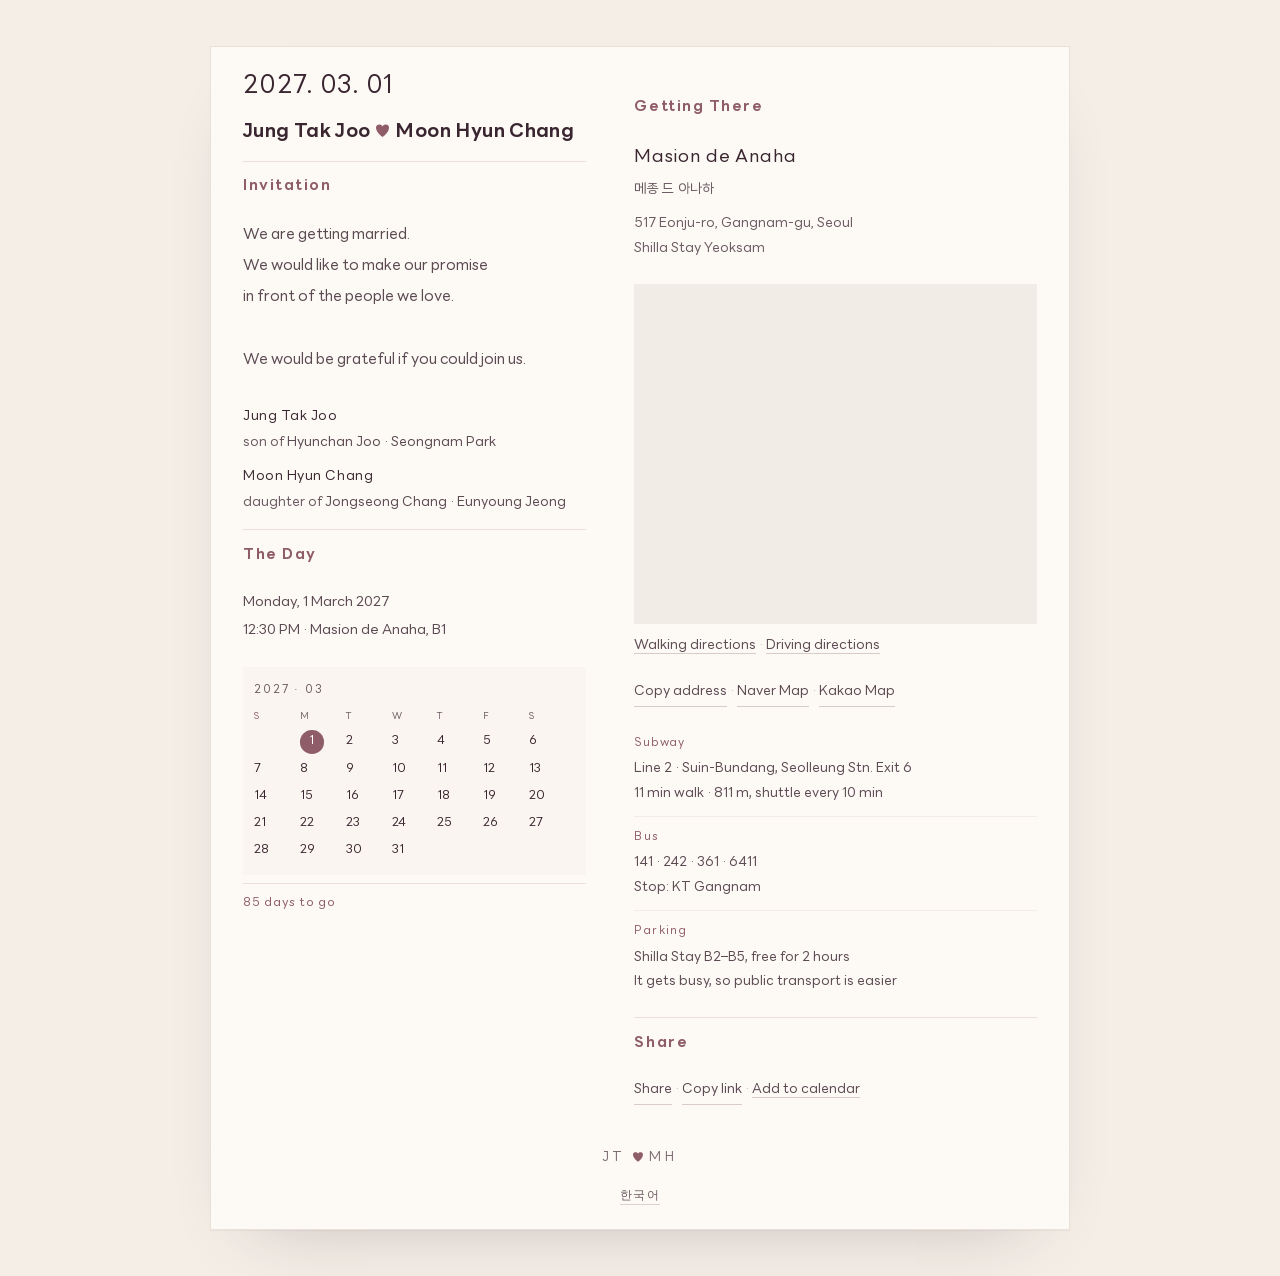
==== en.html @ 5b68d94f "Name the parents in the invitation 혼주: 주현찬 · 박성남의 아들 주정탁, 장종성 · 정은영의 딸 장문현 — the form Korean invitat" ====
<!doctype html>
<html lang="en">
<head>
<meta charset="utf-8">
<meta name="viewport" content="width=device-width, initial-scale=1">
<meta name="robots" content="noindex,nofollow">
<title>Jung Tak Joo · Moon Hyun Chang — 1 March 2027</title>
<meta name="description" content="Jung Tak Joo and Moon Hyun Chang are getting married. Monday 1 March 2027, 12:30 PM, Masion de Anaha, Seoul.">
<meta name="theme-color" content="#fdfaf6">
<link rel="alternate" hreflang="ko" href="https://jungtakandmoonhyun.com/">
<link rel="alternate" hreflang="en" href="https://jungtakandmoonhyun.com/en.html">
<link rel="alternate" hreflang="x-default" href="https://jungtakandmoonhyun.com/">
<link rel="preload" as="font" type="font/woff2" crossorigin href="assets/fonts/LINESeedKR-Rg.woff2">
<link rel="stylesheet" href="assets/invitation.css">

</head>
<body>

<main class="page">

  <div class="col-a">
  <div class="cover">
    <p class="date">2027. 03. 01</p>

    <h1 class="names"><span class="part">Jung Tak Joo</span><span class="heart">♥</span><span class="part">Moon Hyun Chang</span></h1>

  </div>

  <section class="sec" aria-labelledby="invite-h">
    <h2 id="invite-h">Invitation</h2>
    <p class="greeting">
      We are getting married.<br>
      We would like to make our promise<br>
      in front of the people we love.<br><br>
      We would be grateful if you could join us.
    </p>

    <div class="hosts">
      <p><span class="child">Jung Tak Joo</span><br>son of <span class="who">Hyunchan Joo · Seongnam Park</span></p>
      <p><span class="child">Moon Hyun Chang</span><br>daughter of <span class="who">Jongseong Chang · Eunyoung Jeong</span></p>
    </div>


  </section>

  <section class="sec" aria-labelledby="when-h">
    <h2 id="when-h">The Day</h2>
    <p class="greeting" style="font-size:.88rem;line-height:2">
      Monday, 1 March 2027<br>
      12:30 PM · Masion de Anaha, B1
    </p>

    <div class="cal">
      <p class="mo">2027 · 03</p>
      <table role="grid" aria-label="March 2027 calendar">
        <thead>
          <tr><th class="sun">S</th><th>M</th><th>T</th><th>W</th><th>T</th><th>F</th><th>S</th></tr>
        </thead>
        <tbody>
          <tr><td></td><td class="mark"><span>1</span></td><td>2</td><td>3</td><td>4</td><td>5</td><td>6</td></tr>
          <tr><td>7</td><td>8</td><td>9</td><td>10</td><td>11</td><td>12</td><td>13</td></tr>
          <tr><td>14</td><td>15</td><td>16</td><td>17</td><td>18</td><td>19</td><td>20</td></tr>
          <tr><td>21</td><td>22</td><td>23</td><td>24</td><td>25</td><td>26</td><td>27</td></tr>
          <tr><td>28</td><td>29</td><td>30</td><td>31</td><td></td><td></td><td></td></tr>
        </tbody>
      </table>
    </div>
    <p class="dday" id="dday"></p>

  </section>
  </div>

  <div class="col-b">
  <section class="sec sec--first" aria-labelledby="where-h">
    <h2 id="where-h">Getting There</h2>
    <p class="venue-name">Masion de Anaha</p>
    <p class="venue-kr">메종 드 아나하</p>
    <p class="venue-addr">
      517 Eonju-ro, Gangnam-gu, Seoul<br>
      Shilla Stay Yeoksam
    </p>


    <div class="mapwrap">
      <iframe class="gmap" loading="lazy" title="Map of Masion de Anaha"
        src="https://maps.google.com/maps?q=%EB%A9%94%EC%A2%85%EB%93%9C%EC%95%84%EB%82%98%ED%95%98%20%EC%96%B8%EC%A3%BC%EB%A1%9C%20517&z=16&hl=en&output=embed"
        referrerpolicy="no-referrer-when-downgrade" allowfullscreen></iframe>
      <p class="dirs">
        <a href="https://www.google.com/maps/dir/?api=1&amp;destination=%EB%A9%94%EC%A2%85%20%EB%93%9C%20%EC%95%84%EB%82%98%ED%95%98%2C%20%EC%84%9C%EC%9A%B8%20%EA%B0%95%EB%82%A8%EA%B5%AC%20%EC%96%B8%EC%A3%BC%EB%A1%9C%20517&amp;travelmode=walking"
           target="_blank" rel="noopener">Walking directions</a>
        <span aria-hidden="true">·</span>
        <a href="https://www.google.com/maps/dir/?api=1&amp;destination=%EB%A9%94%EC%A2%85%20%EB%93%9C%20%EC%95%84%EB%82%98%ED%95%98%2C%20%EC%84%9C%EC%9A%B8%20%EA%B0%95%EB%82%A8%EA%B5%AC%20%EC%96%B8%EC%A3%BC%EB%A1%9C%20517&amp;travelmode=driving"
           target="_blank" rel="noopener">Driving directions</a>
      </p>
    </div>

    <p class="maps">
      <button type="button" class="link" id="addr-copy">Copy address</button>
      <span aria-hidden="true">·</span>
      <button type="button" class="link strong-link" id="open-map">Naver Map</button>
      <span aria-hidden="true">·</span>
      <button type="button" class="link" id="open-kakao">Kakao Map</button>
    </p>

    <ul class="ways">
      <li>
        <span class="k">Subway</span>
        <span>Line 2 · Suin-Bundang, Seolleung Stn. Exit 6<br>11 min walk · 811 m, shuttle every 10 min</span>
      </li>
      <li>
        <span class="k">Bus</span>
        <span>141 · 242 · 361 · 6411<br>Stop: KT Gangnam</span>
      </li>
      <li>
        <span class="k">Parking</span>
        <span>Shilla Stay B2–B5, free for 2 hours<br>It gets busy, so public transport is easier</span>
      </li>
    </ul>
  </section>

  <section class="sec" aria-labelledby="share-h">
    <h2 id="share-h">Share</h2>
    <p class="links">
      <button type="button" class="link" id="share-native">Share</button>
      <span aria-hidden="true">·</span>
      <button type="button" class="link" id="share-copy">Copy link</button>
      <span aria-hidden="true">·</span>
      <a class="link" id="cal-save" href="assets/wedding-en.ics" type="text/calendar">Add to calendar</a>
    </p>
  </section>
  </div>

  <div class="ending">
    <p class="sig">JT <span class="amp">♥</span> MH</p>
    <p class="lang"><a href="index.html" hreflang="ko" lang="ko">한국어</a></p>
  </div>

</main>

<div class="toast" id="toast" role="status" aria-live="polite"></div>

<script src="assets/invite.js"></script>
</body>
</html>
---- assets/invitation.css ----
@font-face{
    font-family:"LINE Seed KR";
    src:url("fonts/LINESeedKR-Rg.woff2") format("woff2");
    font-weight:400; font-style:normal; font-display:swap;
  }
  @font-face{
    font-family:"LINE Seed KR";
    src:url("fonts/LINESeedKR-Bd.woff2") format("woff2");
    font-weight:700; font-style:normal; font-display:swap;
  }

  :root{
    --cream:#fdfaf6;
    --paper:#fffdfa;
    --plum:#3a2630;
    --body:#5c4a53;
    --muted:#6b5a62;
    --rose:#8f5d6a;
    --rule:#eadfda;
    --sans:"LINE Seed KR","Apple SD Gothic Neo","Malgun Gothic",system-ui,sans-serif;
  }

  *,*::before,*::after{box-sizing:border-box}
  html{-webkit-text-size-adjust:100%}
  body{
    margin:0;
    background:var(--cream);
    color:var(--plum);
    font-family:var(--sans);
    font-size:16px;
    line-height:1.9;
    word-break:keep-all;
    overflow-wrap:anywhere;
    -webkit-font-smoothing:antialiased;
    text-rendering:optimizeLegibility;
  }
  ::selection{background:#f0dfe3;color:var(--plum)}
  :focus-visible{outline:2px solid var(--rose);outline-offset:3px}

  .page{
    max-width:460px;
    margin:0 auto;
    padding:clamp(48px,11vw,78px) clamp(22px,6vw,32px) clamp(44px,9vw,64px);
    text-align:center;
  }

  /* ---------- 첫 화면: 날짜가 가장 크다 ---------- */
  .cover .date{
    margin:0;
    font-size:clamp(1.72rem,7.9vw,2.1rem);
    letter-spacing:.06em;
    font-variant-numeric:tabular-nums;
    line-height:1.4;
  }
  .names{
    margin:clamp(26px,5.5vw,36px) 0 0;
    font-size:clamp(1.46rem,6.5vw,1.78rem);
    font-weight:700;
    line-height:1.5;
    letter-spacing:.02em;
  }
  .names .heart{
    display:inline-block;
    color:var(--rose);
    font-size:.82em;
    line-height:1;
    vertical-align:.06em;
    margin:0 .44em;
  }

  /* ---------- 공통 섹션 ---------- */
  .sec{
    margin:clamp(40px,8vw,56px) 0 0;
    padding-top:clamp(30px,6vw,40px);
    border-top:1px solid var(--rule);
  }
  .sec h2{
    margin:0 0 clamp(16px,3.2vw,20px);
    font-size:.95rem;
    font-weight:700;
    letter-spacing:.1em;
    color:var(--rose);
  }

  /* ---------- 혼주 ---------- */
  .hosts{
    margin:clamp(22px,4.4vw,28px) 0 0;
    font-size:.85rem;
    line-height:1.95;
    color:var(--muted);
  }
  .hosts p{margin:0}
  .hosts p + p{margin-top:.5em}
  .hosts .who{color:var(--body)}
  .hosts .child{color:var(--plum);letter-spacing:.04em}

  .greeting{
    margin:0;
    font-size:.95rem;
    line-height:2.15;
    color:var(--body);
  }

  /* ---------- 일정 ---------- */
  .cal{
    margin:clamp(18px,3.4vw,22px) 0 0;
    padding:1.25em 1em 1.05em;
    background:#faf5f0;
    border:0;
  }
  .cal .mo{
    margin:0 0 .9em;
    font-size:.78rem;
    letter-spacing:.16em;
    color:var(--muted);
    font-variant-numeric:tabular-nums;
  }
  .cal table{width:100%;border-collapse:collapse;table-layout:fixed}
  .cal th{
    padding:.3em 0 .5em;
    font-weight:400;
    font-size:.66rem;
    letter-spacing:.08em;
    color:var(--muted);
  }
  .cal th.sun{color:var(--rose)}
  .cal td{
    padding:.34em 0;
    font-size:.8rem;
    font-variant-numeric:tabular-nums;
    color:var(--plum);
  }
  .cal td:empty{color:transparent}
  .cal td.mark{color:var(--paper)}
  .cal td.mark span{
    display:inline-flex;align-items:center;justify-content:center;
    width:1.95em;height:1.95em;background:var(--rose);border-radius:50%;
    color:var(--paper);
  }
  .dday{
    margin:1.15em 0 0;
    padding-top:.95em;
    border-top:1px solid #ece2db;
    font-size:.82rem;
    letter-spacing:.06em;
    color:var(--rose);
    font-variant-numeric:tabular-nums;
  }

  /* ---------- 장소 ---------- */
  .venue-name{margin:0;font-size:1.12rem;letter-spacing:.05em}
  .venue-kr{
    margin:.15em 0 0;
    font-size:.85rem;color:var(--muted);letter-spacing:.02em;
  }
  .venue-hall{margin:.35em 0 0;font-size:.85rem;color:var(--muted)}
  .venue-addr{margin:.6em 0 0;font-size:.85rem;line-height:1.85;color:var(--muted)}
  .venue-addr .btn-copy{
    font-family:inherit;font-size:inherit;
    color:var(--body);background:none;border:0;padding:0;
    border-bottom:1px solid #d9cbc5;cursor:pointer;
    transition:color .18s ease,border-color .18s ease;
  }
  .venue-addr .btn-copy:hover{color:var(--rose);border-color:var(--rose)}

  .maps{
    margin:clamp(16px,3.2vw,20px) 0 0;
    font-size:.85rem;color:#c2b3ad;
  }
  .maps a,.links a,.link{
    color:var(--body);text-decoration:none;
    border-bottom:1px solid #d9cbc5;padding-bottom:.1em;
    transition:color .18s ease,border-color .18s ease;
  }
  .maps a:hover,.links a:hover,.link:hover{color:var(--rose);border-color:var(--rose)}

  .links{margin:.2em 0 0;font-size:.85rem;color:#c2b3ad}
  .strong-link{font-weight:400;color:var(--rose);border-bottom-color:var(--rose)}
  .link{
    font:inherit;background:none;border:0;border-bottom:1px solid #d9cbc5;
    cursor:pointer;padding:0 0 .1em;color:var(--body);
  }


  /* ---------- 구글 지도 ---------- */
  .mapwrap{margin:clamp(18px,3.4vw,22px) 0 0}
  .gmap{
    display:block;width:100%;border:0;
    height:clamp(300px,72vw,340px);
    background:#f2ece6;
    border-radius:1px;
  }
  .dirs{
    margin:.7em 0 0;
    font-size:.85rem;color:#c2b3ad;
    text-align:left;
  }
  .dirs a{
    color:var(--body);text-decoration:none;
    border-bottom:1px solid #d9cbc5;padding-bottom:.1em;
    transition:color .18s ease,border-color .18s ease;
  }
  .dirs a:hover{color:var(--rose);border-color:var(--rose)}

  .ways{margin:clamp(20px,4vw,26px) 0 0;padding:0;list-style:none;text-align:left}
  .ways li{
    display:grid;grid-template-columns:3.2em 1fr;
    gap:.9em;padding:.6em 0;font-size:.85rem;line-height:1.85;color:var(--body);
  }
  .ways li + li{border-top:1px solid #f4ece8}
  .ways .k{
    font-size:.72rem;letter-spacing:.12em;color:var(--rose);
    padding-top:.3em;
  }

  /* ---------- 공유 ---------- */

  /* ---------- 엔딩 ---------- */
  .ending{margin:clamp(44px,9vw,60px) 0 0;text-align:center}
  .ending p{margin:0;font-size:.9rem;line-height:2.1;color:var(--body)}
  .ending .sig{
    margin:1.8em 0 0;
    font-size:.82rem;letter-spacing:.26em;
    color:#7d6d72;
  }
  .ending .sig .amp{color:var(--rose);font-size:.92em;letter-spacing:0}
  .ending .lang{margin:1.1em 0 0;font-size:.72rem;letter-spacing:.12em}
  .ending .lang a{
    color:var(--muted);text-decoration:none;
    border-bottom:1px solid #ddd1cb;padding-bottom:.12em;
    transition:color .18s ease,border-color .18s ease;
  }
  .ending .lang a:hover{color:var(--rose);border-color:var(--rose)}

  .toast{
    position:fixed;left:50%;bottom:22px;translate:-50% 0;
    padding:.7em 1.1em;background:var(--plum);color:var(--paper);
    font-size:.72rem;letter-spacing:.12em;border-radius:1px;
    opacity:0;pointer-events:none;transition:opacity .2s ease,translate .2s ease;
    z-index:20;
  }
  .toast.on{opacity:1;translate:-50% -4px}

  /* ---------- 절제된 상호작용 ---------- */
  /* 2. 커버는 스크롤하면 살짝 물러난다 — 종이를 넘기는 느낌 */
  @supports (animation-timeline: view()){
    @media (prefers-reduced-motion: no-preference){
      .cover{
        animation:cover-out linear both;
        animation-timeline:view();
        animation-range:exit 0% exit 85%;
      }
      @keyframes cover-out{
        to{opacity:.3;transform:translateY(-20px) scale(.98)}
      }
    }
  }

  /* 3. 예식일은 그 자리에 들어올 때 한 번 숨쉰다 */
  @keyframes mark-bloom{
    0%  {box-shadow:0 0 0 0 rgba(143,93,106,.42)}
    60% {box-shadow:0 0 0 8px rgba(143,93,106,0)}
    100%{box-shadow:0 0 0 0 rgba(143,93,106,0)}
  }
  @media (prefers-reduced-motion: no-preference){
    .cal td.mark span{animation:mark-bloom 1.7s ease-out .5s 1 both}
  }

  /* 4. 지도는 프레임에 들어올 때 확대에서 안정된다 */
  .gmap{
    transform:scale(1.018);
    transition:transform 1.1s cubic-bezier(.16,1,.3,1);
  }
  .gmap.loaded{transform:none}

  @keyframes settle{
    from{opacity:0;transform:translateY(7px)}
    to{opacity:1;transform:none}
  }
  .cover .date,.cover .names{animation:settle .42s cubic-bezier(.16,1,.3,1) both}
  .cover .names{animation-delay:.05s}

  @media (prefers-reduced-motion:reduce){
    *,*::before,*::after{transition-duration:.001ms!important;animation-duration:.001ms!important}
    .cover .date,.cover .names{animation:none;opacity:1;transform:none}
  }

  /* ---------- 데스크톱 ---------- */
  @media (min-width:960px){
    html{height:100%}
    body{
      min-height:100dvh;
      display:flex;align-items:center;align-items:safe center;justify-content:safe center;
      padding:clamp(28px,3.6vw,54px);
      background:#f4eee7;
    }
    .page{
      width:100%;max-width:860px;margin:0;
      padding:clamp(20px,1.8vw,28px) clamp(32px,2.5vw,42px) clamp(16px,1.6vw,22px);
      display:grid;
      grid-template-columns:0.92fr 1.08fr;
      column-gap:clamp(38px,3.8vw,54px);
      align-items:start;
      background:var(--cream);
      border:1px solid #ece1d8;
      box-shadow:0 1px 1px rgba(58,38,48,.04),0 32px 72px -46px rgba(58,38,48,.30);
      text-align:left;
    }
    .col-a{grid-column:1;grid-row:1}
    .sec--first{margin-top:0;padding-top:0;border-top:0}
    .col-b{grid-column:2;grid-row:1}
    .ending{grid-column:1 / -1;grid-row:2;margin-top:clamp(12px,1.2vw,18px)}
    .sec{margin-top:clamp(10px,1vw,14px);padding-top:clamp(9px,.9vw,12px)}
    .cover .date{font-size:1.66rem}
    .names{font-size:1.5rem;margin-top:.75em}
    /* ---------- 혼주 ---------- */
  .hosts{
    margin:clamp(22px,4.4vw,28px) 0 0;
    font-size:.85rem;
    line-height:1.95;
    color:var(--muted);
  }
  .hosts p{margin:0}
  .hosts p + p{margin-top:.5em}
  .hosts .who{color:var(--body)}
  .hosts .child{color:var(--plum);letter-spacing:.04em}

  .greeting{text-align:left}
    .cal{padding:.8em .7em .7em;background:#faf5f0}
    .cal th{font-size:.58rem;padding:.1em 0 .3em}
    .cal td{font-size:.76rem;padding:.16em 0}
    .cal .mo{font-size:.7rem;margin-bottom:.5em}
    .dday{margin:.7em 0 0;padding-top:.6em;border-top:1px solid #ece2db;font-size:.76rem}
    .sec h2{margin-bottom:clamp(14px,1.4vw,18px)}
    /* ---------- 혼주 ---------- */
  .hosts{
    margin:clamp(22px,4.4vw,28px) 0 0;
    font-size:.85rem;
    line-height:1.95;
    color:var(--muted);
  }
  .hosts p{margin:0}
  .hosts p + p{margin-top:.5em}
  .hosts .who{color:var(--body)}
  .hosts .child{color:var(--plum);letter-spacing:.04em}

  .greeting{line-height:2.05}
    .ways{margin-top:1em}
    .ways li{padding:.38em 0}
    .maps{grid-template-columns:repeat(3,1fr)}
    .ways li{font-size:.83rem}
    .ending .sig{letter-spacing:.26em}
  }

  @media print{
    body{background:#fff}
    .actions,.toast,.btn-copy,.maps{display:none!important}
    .page{max-width:none;padding:0;display:block;border:0;box-shadow:none}
  }

/* English labels are longer than 지하철 / 버스 / 주차 */
/* Long English labels sit above their value instead of squeezing into a narrow
   label column, which cannot work at 320px. */
[lang="en"] .ways li{display:block;padding:.75em 0}
[lang="en"] .ways .k{
  display:block;padding-top:0;margin-bottom:.25em;
  white-space:normal;text-align:left;
}

/* English names are longer and must not split across lines */
/* The full pair needs ~17.6em, which at 320px caps the names near 15.6px.
   Korean sets the date ~1.17x the names; an untuned English date would hit 1.6x,
   so the date comes down with the names and the cover keeps the same hierarchy. */
[lang="en"] .cover .date{font-size:clamp(1.3rem,5.6vw,1.55rem)}
[lang="en"] .names{
  font-size:clamp(.9rem,4.72vw,1.2rem);
  line-height:1.5;
  white-space:nowrap;
}
[lang="en"] .names .heart{margin:0 .3em}
[lang="en"] .names .part{white-space:nowrap}
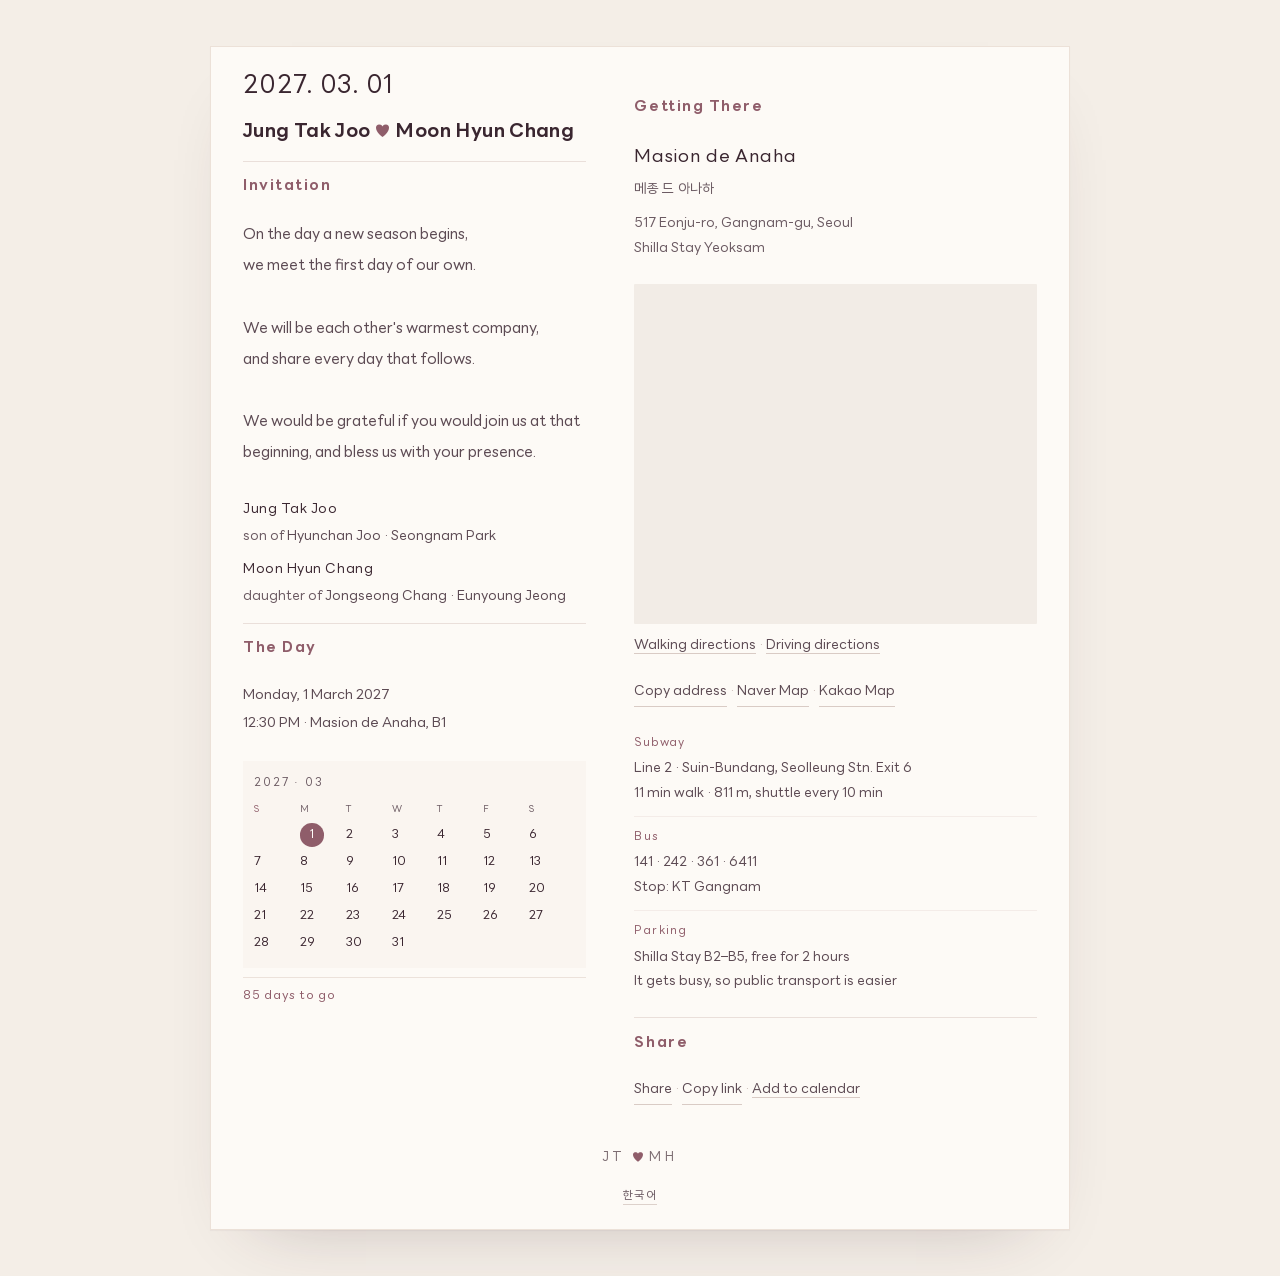
==== commit 6aa08cfd: "Set the greeting the couple wrote 새로운 계절이 시작되는 날, 저희도 함께할 첫날을 맞이합니다 — the couple's own words replace" ====
--- a/en.html
+++ b/en.html
@@ -29,10 +29,12 @@
   <section class="sec" aria-labelledby="invite-h">
     <h2 id="invite-h">Invitation</h2>
     <p class="greeting">
-      We are getting married.<br>
-      We would like to make our promise<br>
-      in front of the people we love.<br><br>
-      We would be grateful if you could join us.
+      On the day a new season begins,<br>
+      we meet the first day of our own.<br><br>
+      We will be each other's warmest company,<br>
+      and share every day that follows.<br><br>
+      We would be grateful if you would join us at that beginning,
+      and bless us with your presence.
     </p>
 
     <div class="hosts">
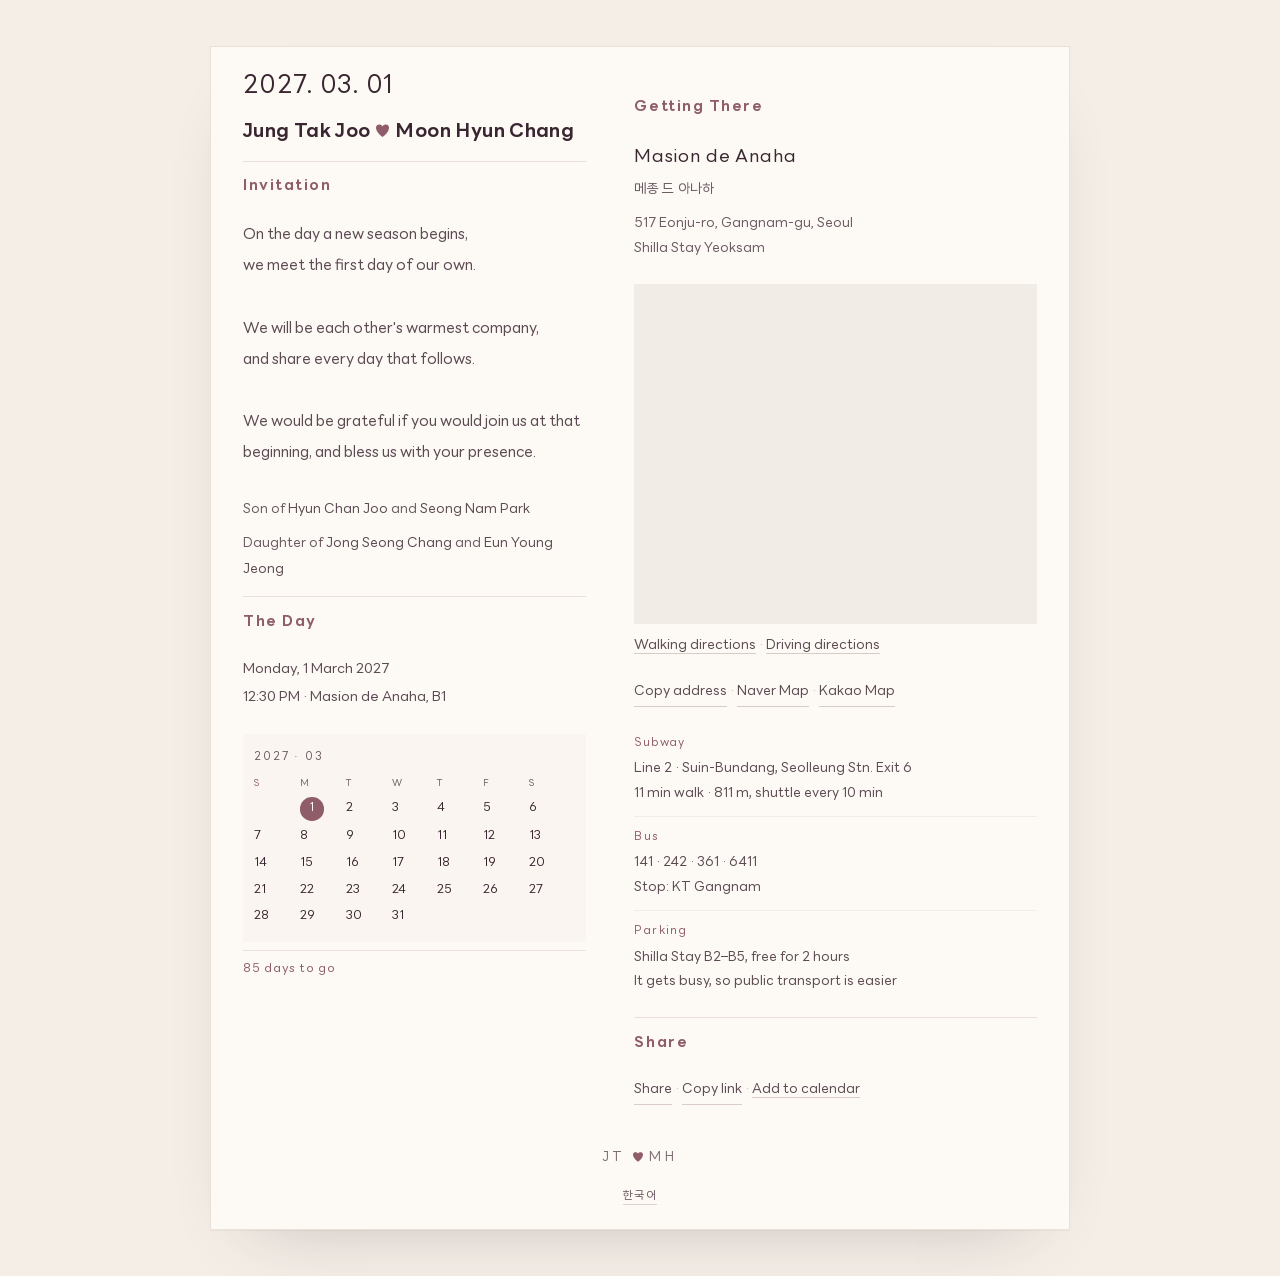
==== commit ce2ea4f3: "Split every given name the way the couple does Hyun Chan Joo, Seong Nam Park, Jong Seong Chang, Eun " ====
--- a/en.html
+++ b/en.html
@@ -38,8 +38,8 @@
     </p>
 
     <div class="hosts">
-      <p><span class="child">Jung Tak Joo</span><br>son of <span class="who">Hyunchan Joo · Seongnam Park</span></p>
-      <p><span class="child">Moon Hyun Chang</span><br>daughter of <span class="who">Jongseong Chang · Eunyoung Jeong</span></p>
+      <p>Son of <span class="who">Hyun Chan Joo</span> and <span class="who">Seong Nam Park</span></p>
+      <p>Daughter of <span class="who">Jong Seong Chang</span> and <span class="who">Eun Young Jeong</span></p>
     </div>
 
 
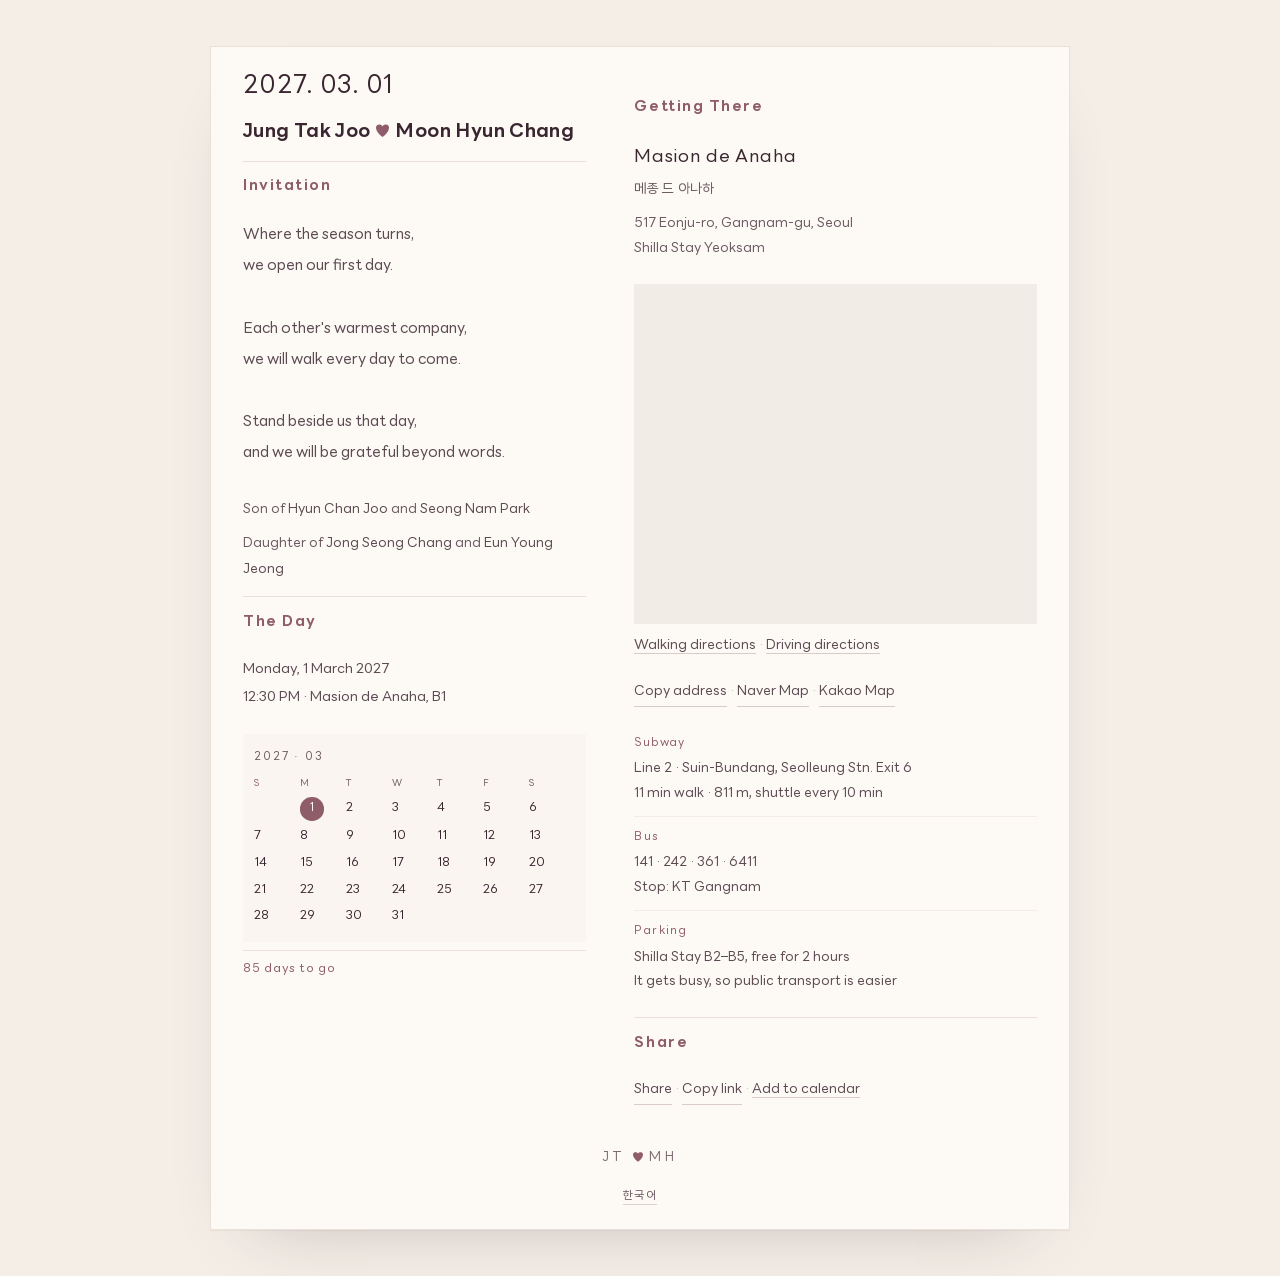
==== commit 95ae1f94: "Shorten the greeting to its essentials Korean: 계절이 바뀌는 자리에서 / 저희도 첫날을 엽니다 — three couplets instead o" ====
--- a/en.html
+++ b/en.html
@@ -29,12 +29,12 @@
   <section class="sec" aria-labelledby="invite-h">
     <h2 id="invite-h">Invitation</h2>
     <p class="greeting">
-      On the day a new season begins,<br>
-      we meet the first day of our own.<br><br>
-      We will be each other's warmest company,<br>
-      and share every day that follows.<br><br>
-      We would be grateful if you would join us at that beginning,
-      and bless us with your presence.
+      Where the season turns,<br>
+      we open our first day.<br><br>
+      Each other's warmest company,<br>
+      we will walk every day to come.<br><br>
+      Stand beside us that day,<br>
+      and we will be grateful beyond words.
     </p>
 
     <div class="hosts">
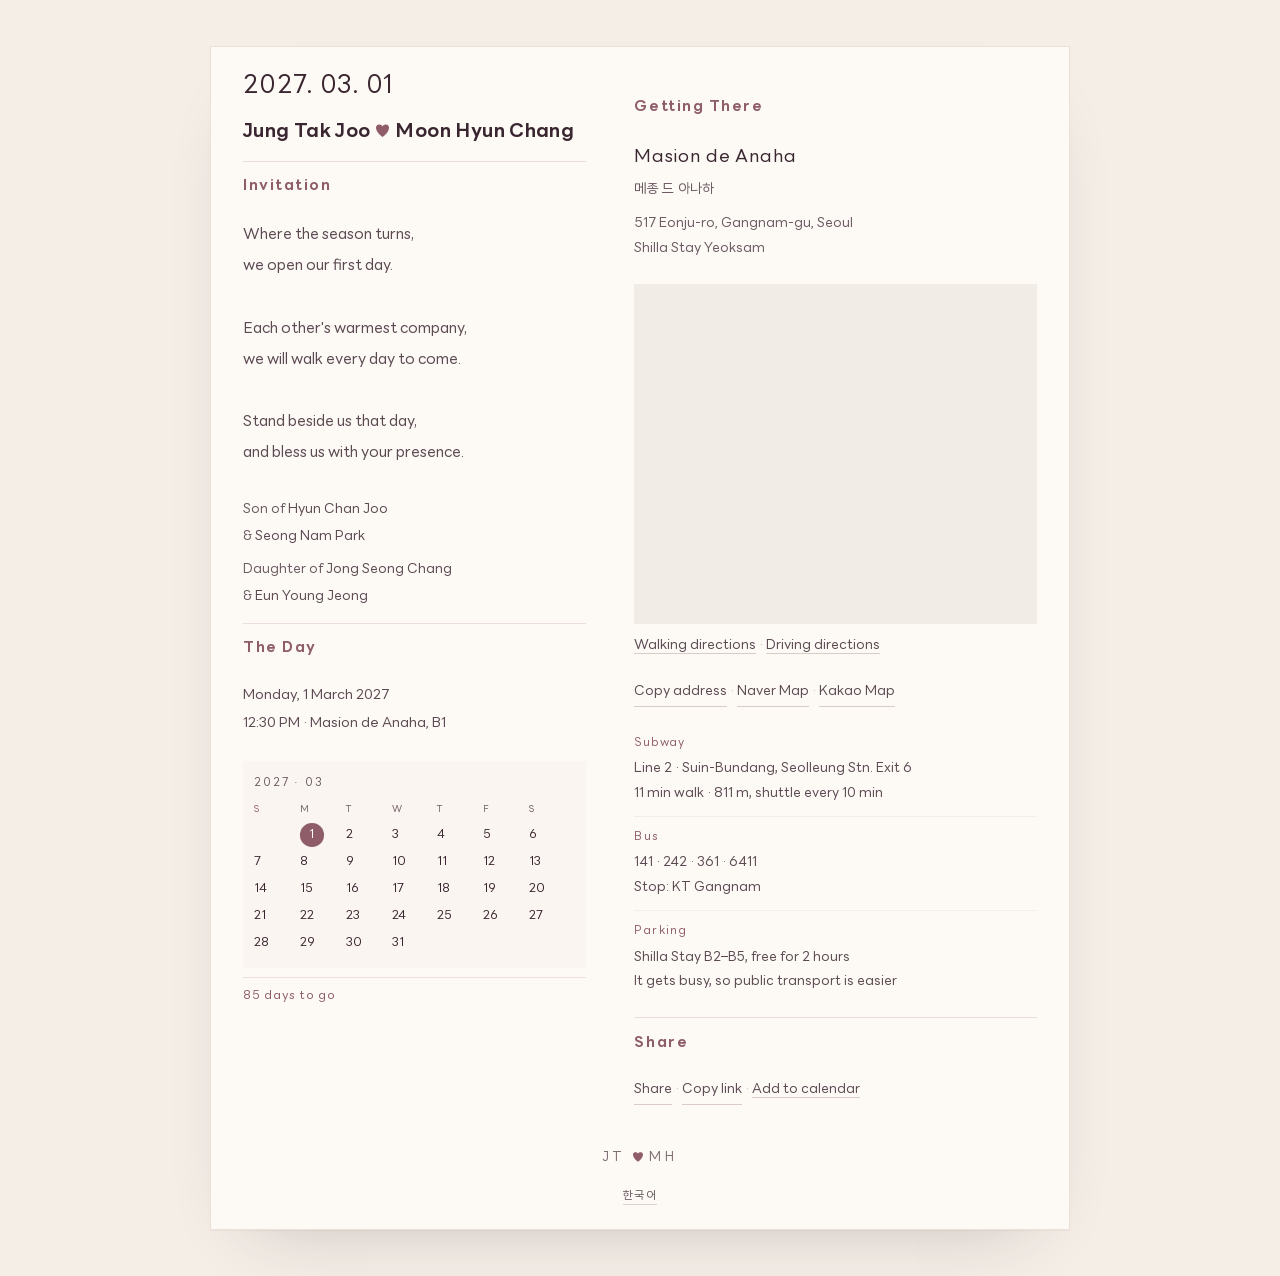
==== commit a7579bee: "Ask for a blessing again, and keep names whole The shortened closing asked only for attendance (곁에 서" ====
--- a/en.html
+++ b/en.html
@@ -34,12 +34,12 @@
       Each other's warmest company,<br>
       we will walk every day to come.<br><br>
       Stand beside us that day,<br>
-      and we will be grateful beyond words.
+      and bless us with your presence.
     </p>
 
     <div class="hosts">
-      <p>Son of <span class="who">Hyun Chan Joo</span> and <span class="who">Seong Nam Park</span></p>
-      <p>Daughter of <span class="who">Jong Seong Chang</span> and <span class="who">Eun Young Jeong</span></p>
+      <p>Son of <span class="who keep">Hyun Chan Joo</span><br>&amp; <span class="who keep">Seong Nam Park</span></p>
+      <p>Daughter of <span class="who keep">Jong Seong Chang</span><br>&amp; <span class="who keep">Eun Young Jeong</span></p>
     </div>
 
 
--- a/assets/invitation.css
+++ b/assets/invitation.css
@@ -93,6 +93,7 @@
   .hosts p + p{margin-top:.5em}
   .hosts .who{color:var(--body)}
   .hosts .child{color:var(--plum);letter-spacing:.04em}
+  .hosts .keep{white-space:nowrap}
 
   .greeting{
     margin:0;
@@ -313,37 +314,13 @@
     .sec{margin-top:clamp(10px,1vw,14px);padding-top:clamp(9px,.9vw,12px)}
     .cover .date{font-size:1.66rem}
     .names{font-size:1.5rem;margin-top:.75em}
-    /* ---------- 혼주 ---------- */
-  .hosts{
-    margin:clamp(22px,4.4vw,28px) 0 0;
-    font-size:.85rem;
-    line-height:1.95;
-    color:var(--muted);
-  }
-  .hosts p{margin:0}
-  .hosts p + p{margin-top:.5em}
-  .hosts .who{color:var(--body)}
-  .hosts .child{color:var(--plum);letter-spacing:.04em}
-
-  .greeting{text-align:left}
+    .greeting{text-align:left}
     .cal{padding:.8em .7em .7em;background:#faf5f0}
     .cal th{font-size:.58rem;padding:.1em 0 .3em}
     .cal td{font-size:.76rem;padding:.16em 0}
     .cal .mo{font-size:.7rem;margin-bottom:.5em}
     .dday{margin:.7em 0 0;padding-top:.6em;border-top:1px solid #ece2db;font-size:.76rem}
     .sec h2{margin-bottom:clamp(14px,1.4vw,18px)}
-    /* ---------- 혼주 ---------- */
-  .hosts{
-    margin:clamp(22px,4.4vw,28px) 0 0;
-    font-size:.85rem;
-    line-height:1.95;
-    color:var(--muted);
-  }
-  .hosts p{margin:0}
-  .hosts p + p{margin-top:.5em}
-  .hosts .who{color:var(--body)}
-  .hosts .child{color:var(--plum);letter-spacing:.04em}
-
   .greeting{line-height:2.05}
     .ways{margin-top:1em}
     .ways li{padding:.38em 0}
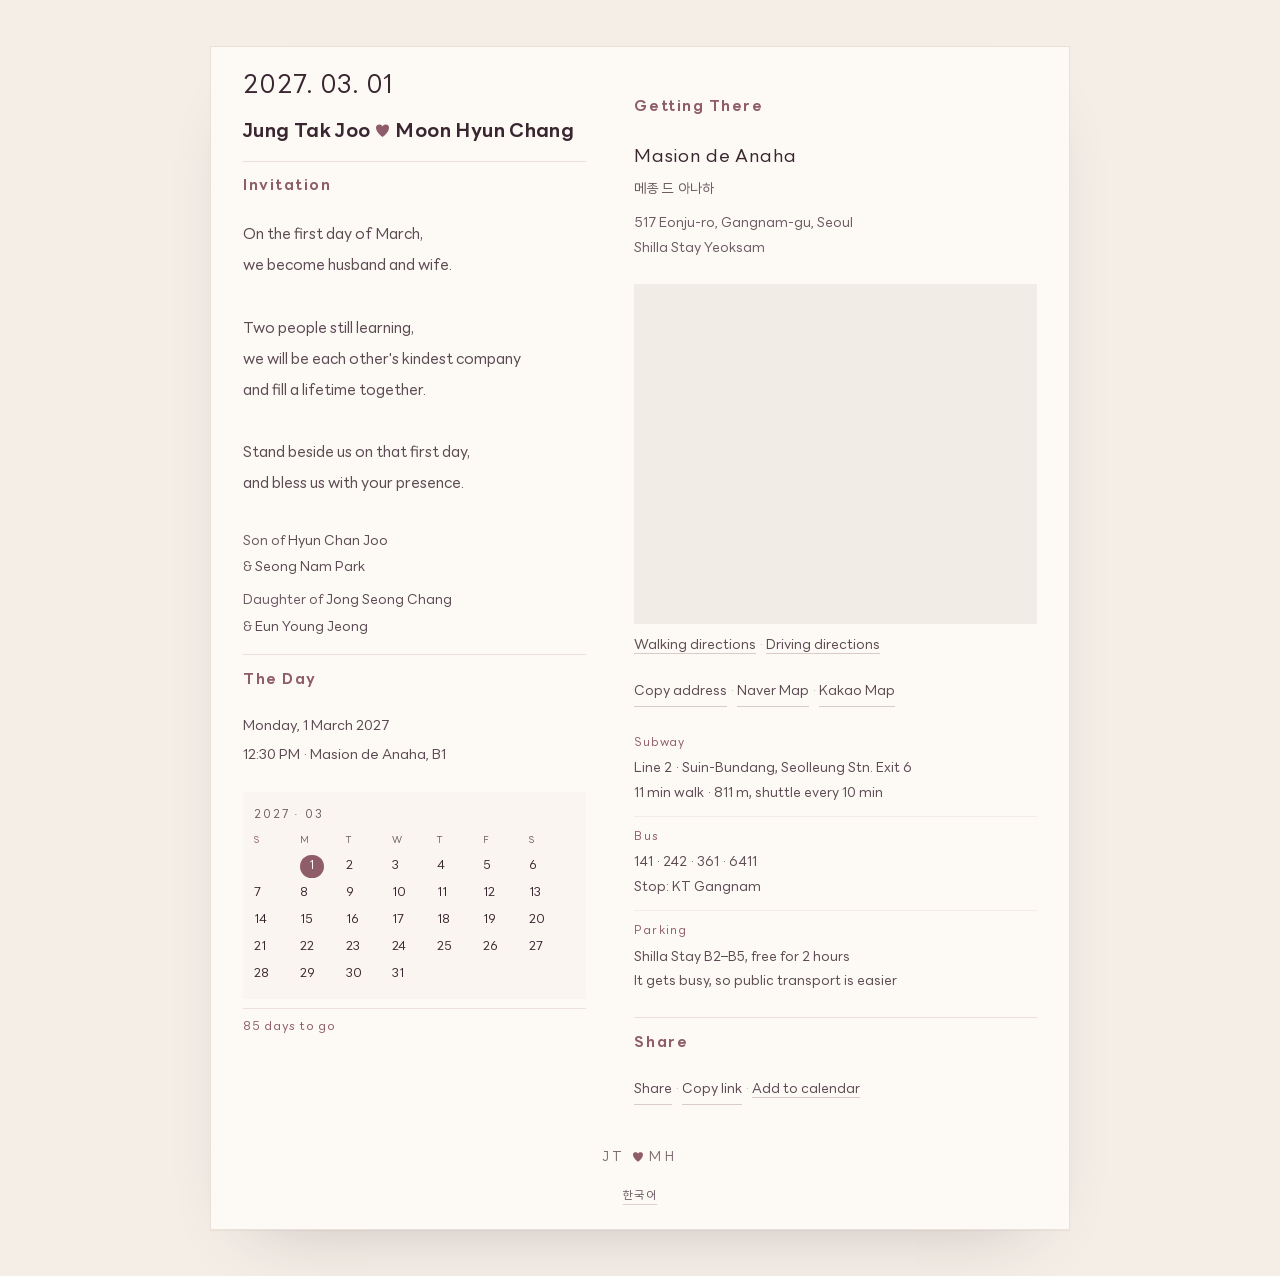
==== commit 000fe69c: "Let the greeting sound like two people 삼월의 첫날, 저희 두 사람이 부부가 됩니다 — a plain fact where the last versio" ====
--- a/en.html
+++ b/en.html
@@ -29,11 +29,12 @@
   <section class="sec" aria-labelledby="invite-h">
     <h2 id="invite-h">Invitation</h2>
     <p class="greeting">
-      Where the season turns,<br>
-      we open our first day.<br><br>
-      Each other's warmest company,<br>
-      we will walk every day to come.<br><br>
-      Stand beside us that day,<br>
+      On the first day of March,<br>
+      we become husband and wife.<br><br>
+      Two people still learning,<br>
+      we will be each other's kindest company<br>
+      and fill a lifetime together.<br><br>
+      Stand beside us on that first day,<br>
       and bless us with your presence.
     </p>
 
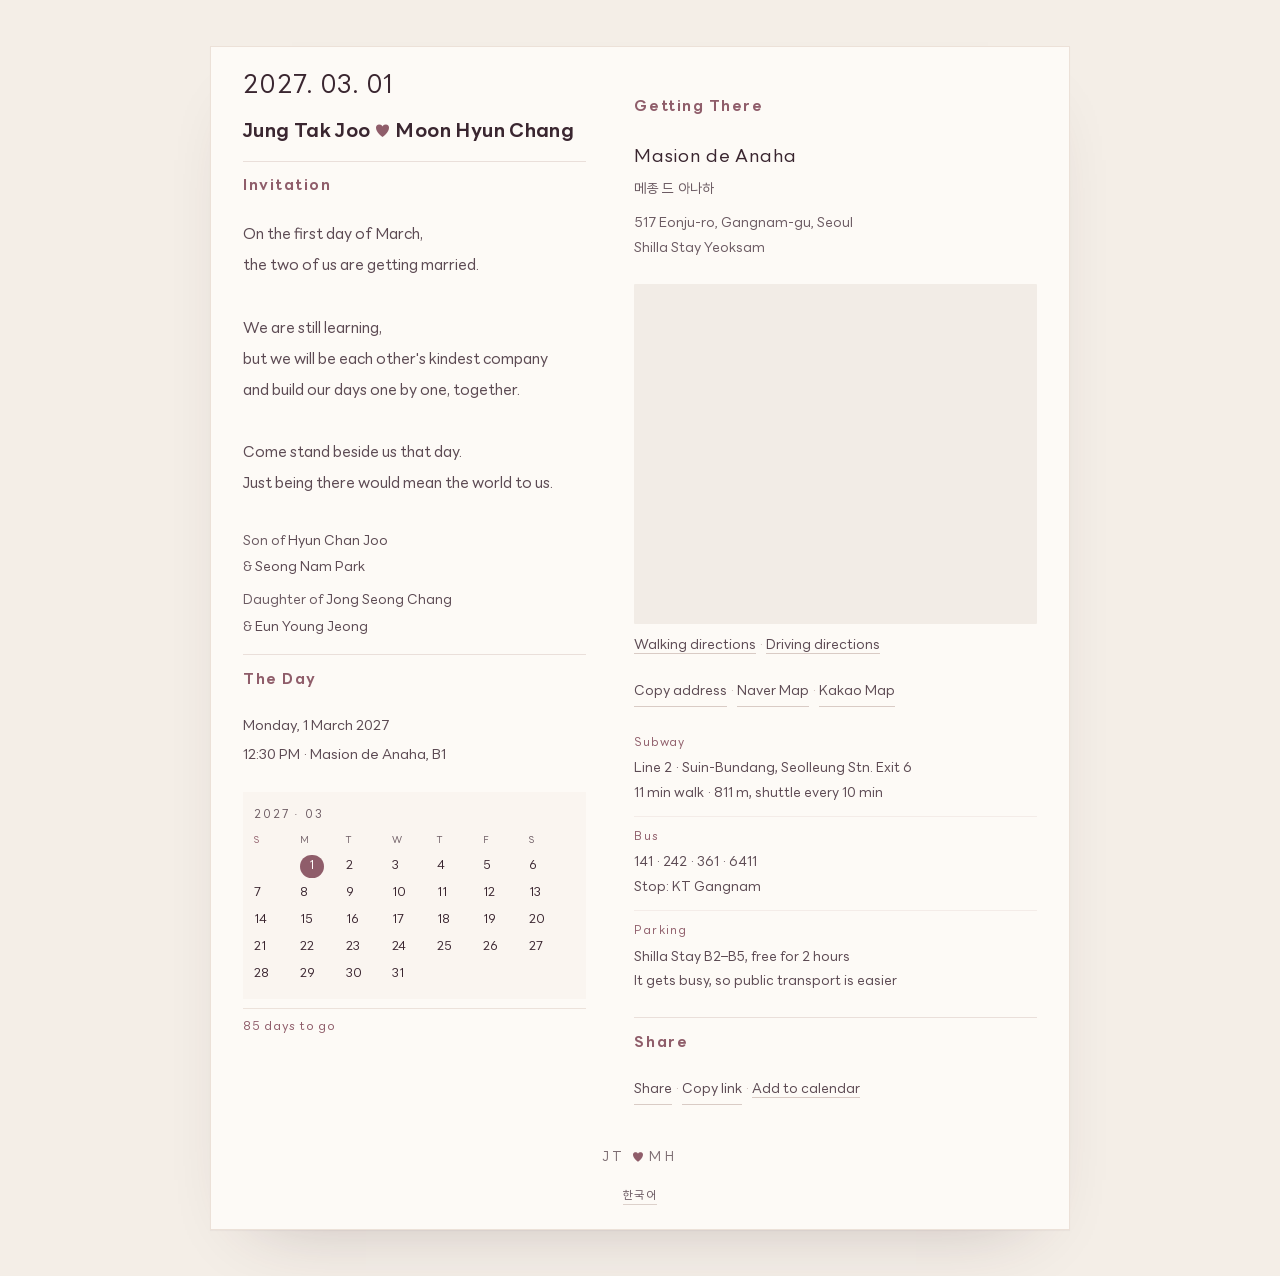
==== commit 6a1d57d5: "Take the stiffness out of the greeting The coldness was grammatical: three declarative sentences end" ====
--- a/en.html
+++ b/en.html
@@ -30,12 +30,12 @@
     <h2 id="invite-h">Invitation</h2>
     <p class="greeting">
       On the first day of March,<br>
-      we become husband and wife.<br><br>
-      Two people still learning,<br>
-      we will be each other's kindest company<br>
-      and fill a lifetime together.<br><br>
-      Stand beside us on that first day,<br>
-      and bless us with your presence.
+      the two of us are getting married.<br><br>
+      We are still learning,<br>
+      but we will be each other's kindest company<br>
+      and build our days one by one, together.<br><br>
+      Come stand beside us that day.<br>
+      Just being there would mean the world to us.
     </p>
 
     <div class="hosts">
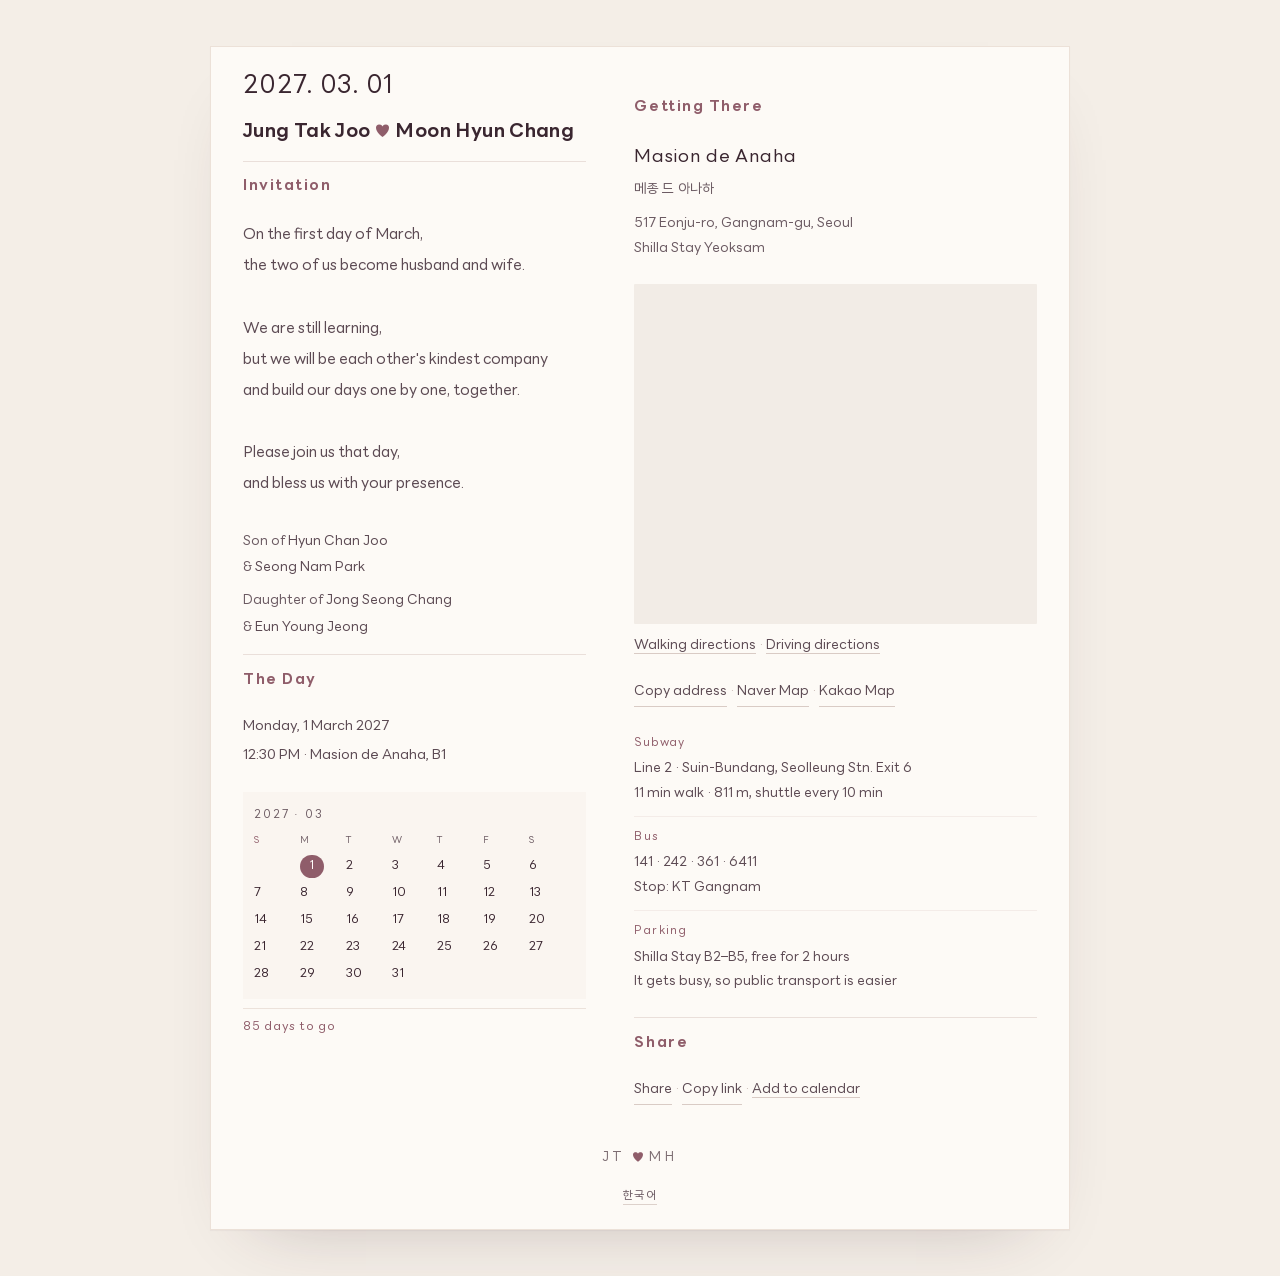
==== commit 8e8616eb: "Write the greeting to the genre standard 첫날 appeared twice (삼월의 첫날 … 그 첫날); the closing now says 그 자" ====
--- a/en.html
+++ b/en.html
@@ -30,12 +30,12 @@
     <h2 id="invite-h">Invitation</h2>
     <p class="greeting">
       On the first day of March,<br>
-      the two of us are getting married.<br><br>
+      the two of us become husband and wife.<br><br>
       We are still learning,<br>
       but we will be each other's kindest company<br>
       and build our days one by one, together.<br><br>
-      Come stand beside us that day.<br>
-      Just being there would mean the world to us.
+      Please join us that day,<br>
+      and bless us with your presence.
     </p>
 
     <div class="hosts">
